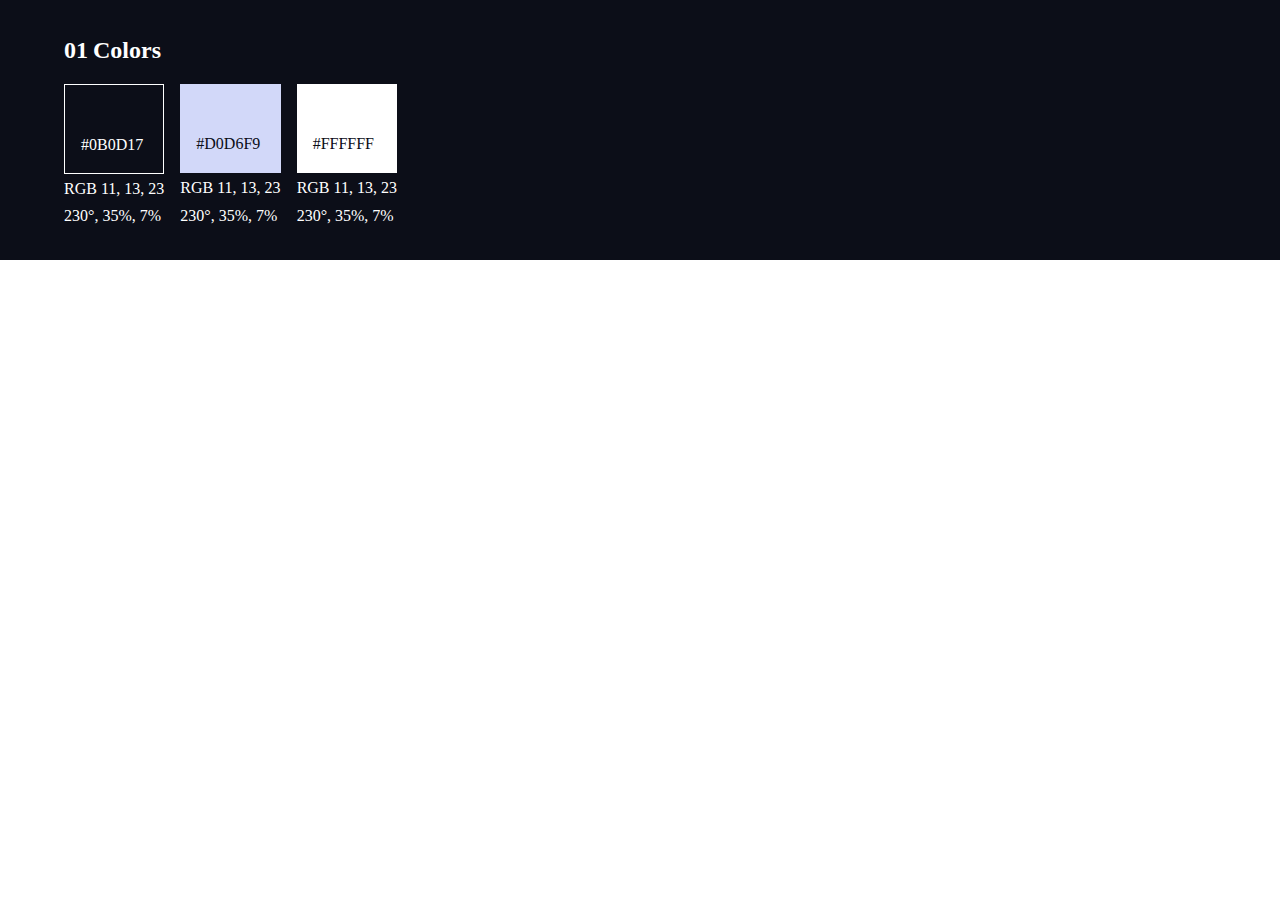
==== design-system.html @ 81f9a9d5 "first commit" ====
<!DOCTYPE html>
<html lang="en">

<head>
    <meta charset="UTF-8">
    <meta name="viewport" content="width=device-width, initial-scale=1.0">
    <title>Design System</title>
    <link rel="preconnect" href="https://fonts.googleapis.com">
    <link rel="preconnect" href="https://fonts.gstatic.com" crossorigin>
    <link href="https://fonts.google.com/css2?family=Barlow+Condensed:wght@400;700&family=Bellefair&family=Barlow:wght@400;700&display=swap" rel="stylesheet">
    <link rel="stylesheet" href="index.css">
</head>

<body class="text-light">
    <div class="container bg-dark">
        <section class="grid" id="colors" style="padding: 2rem 2rem">
            <h2><span style="margin-right: 5px">01</span>Colors</h2>
            <div class="flex">
                <div class="grid" style="--gap: 0.2rem">
                    <div style="padding: 3rem 1rem 1rem; border: 1px solid white">
                        <span>#0B0D17</span>
                    </div>
                    <p>RGB 11, 13, 23</p>
                    <p>230°, 35%, 7%</p>
                </div>
                <div class="grid" style="--gap: 0.2rem">
                    <div class="bg-medium" style="padding: 3rem 1rem 1rem;">
                        <span class="text-dark">#D0D6F9</span>
                    </div>
                    <p>RGB 11, 13, 23</p>
                    <p>230°, 35%, 7%</p>
                </div>
                <div class="grid" style="--gap: 0.2rem">
                    <div class="bg-light" style="padding: 3rem 1rem 1rem;">
                        <span class="text-dark">#FFFFFF</span>
                    </div>
                    <p>RGB 11, 13, 23</p>
                    <p >230°, 35%, 7%</p>
                </div>
            </div>
        </section>
    </div>
</body>

</html>
---- index.css ----
/* ---------------- */
/* Custom Properties */
/*------------------*/
:root {
    /* color */
    --clr-dark: 230 35% 7%;
    --clr-medium: 231 77% 90%;
    --clr-light: 0 0% 100%;
    --clr-text-light: #fff;
    --clr-text-medium: #D0D6F9;
    --clr-text-dark: #0B0D17;
    
    /* fonts */
    /* take pixel size and divide by 16 */
    --fs-900: 9.375;
    --fs-800: 6.25;
    --fs-700: 3.5rem;
    --fs-600: 2rem;
    --fs-500: 1.75rem;
    --fs-400: 1.125rem;
    --fs-300: 1rem;
    --fs-200: 0.875rem;

    /*font families */
    --ff-serif: "Bellefair", serif;
    --ff-sans-cond: "Barlow Condensed", sans-serif;
    --ff-sans-normal: "Barlow", sans-serif;


}


/* ---------------- */
/* Resets            */
/*------------------*/

/* Box Sizing */

*,
*::before,
*::after {
    box-sizing: border-box;
}

/* Reset Margins */
body,
h1,
h2,
h3,
h4,
h5,
h6,
p,
figure,
picture {
    margin: 0;
}

/* body setup */

body {
    line-height: 1.5;
    min-height: 100vh;
}

/* Make images easier to work with */
img, picture {
    max-width: 100%;
    display: block;
}

/* make forms easier to work with */
input,
button,
textarea,
select {
    font: inherit;
}

/* remove animations for people who have turned them off */
@media(prefers-reduced-motion: reduce)
{
    *,
    *::before,
    *::after {
        animation-duration: 0 !important;
        animation-iteration-count: 1 !important;
        transition-duration: 0.01ms !important;
        scroll-behavior: auto !important;
    }
}

/* ---------------- */
/* Utility class    */
/*------------------*/
.flex {
    display: flex;
    gap: var(--gap, 1rem)
}

.grid {
    display: grid;
    gap: var(--gap, 1rem)
}

.container {
    max-width: 80rem;
    padding-inline: 2em;
    margin-inline: auto;
}

.sr-only {
    position: absolute;
    width: 1px;
    height: 1px;
    padding: 0;
    margin: -1px;
    overflow: hidden;
    clip: rect(0,0,0,0);
    white-space: nowrap;
    border: 0;
}

/* colors */

.bg-dark {
    background-color: hsl(var(--clr-dark));
}

.bg-medium {
    background-color: hsl(var(--clr-medium))
}

.bg-light {
    background-color: hsl(var(--clr-light))
}

.text-dark {
    color: var(--clr-text-dark);
}

.text-medium {
    color: var(--clr-text-medium);
}

.text-light {
    color: var(--clr-text-light)
}


/* components */
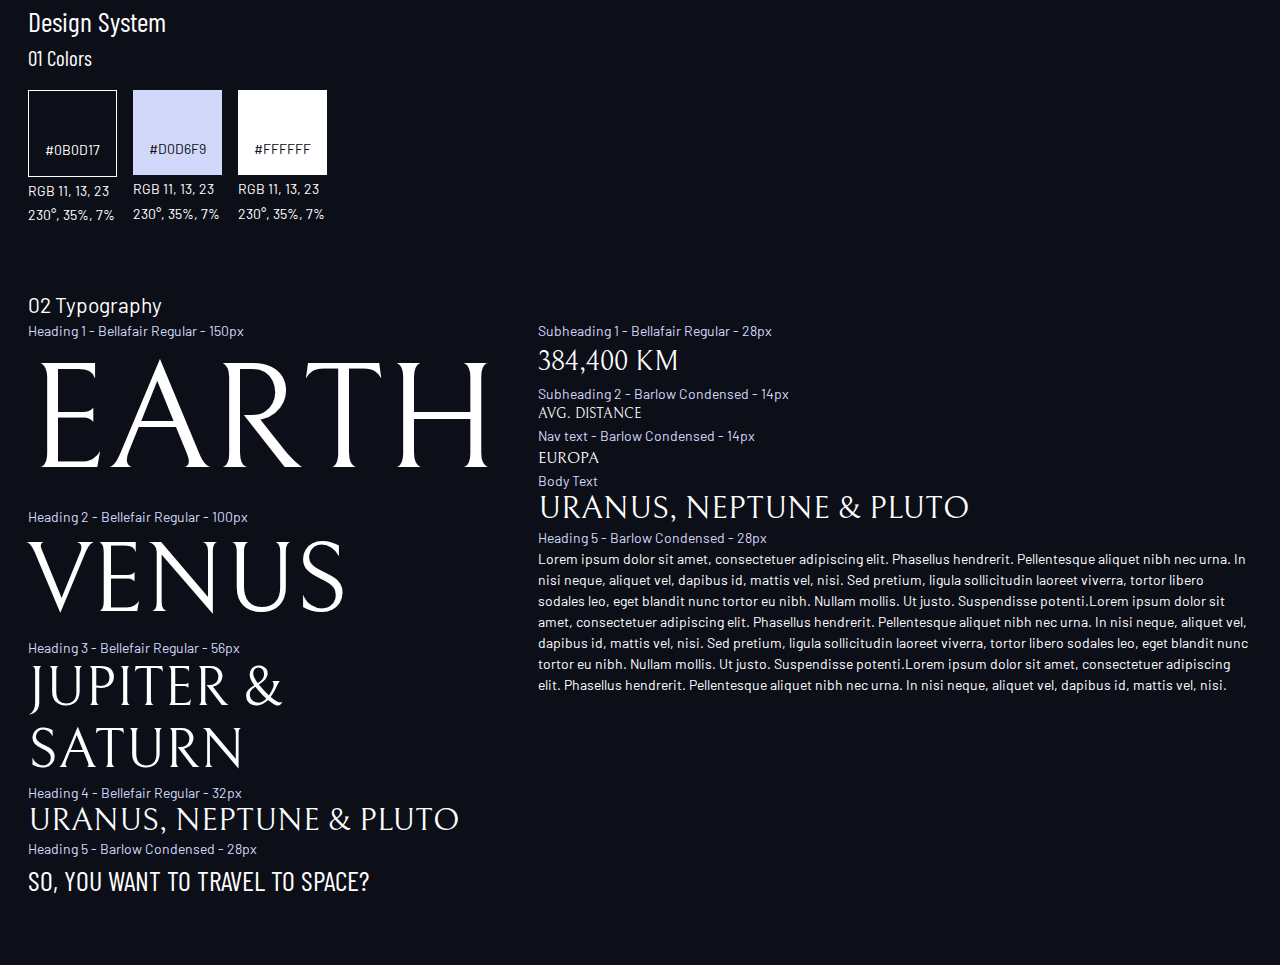
==== commit 3d0a9b08: "changes to design-system.html and index.css(design system)" ====
--- a/design-system.html
+++ b/design-system.html
@@ -7,14 +7,17 @@
     <title>Design System</title>
     <link rel="preconnect" href="https://fonts.googleapis.com">
     <link rel="preconnect" href="https://fonts.gstatic.com" crossorigin>
-    <link href="https://fonts.google.com/css2?family=Barlow+Condensed:wght@400;700&family=Bellefair&family=Barlow:wght@400;700&display=swap" rel="stylesheet">
+    <link
+        href="https://fonts.googleapis.com/css2?family=Barlow+Condensed:wght@400;700&family=Barlow:wght@400;700&family=Bellefair&display=swap"
+        rel="stylesheet">
     <link rel="stylesheet" href="index.css">
 </head>
 
-<body class="text-light">
-    <div class="container bg-dark">
-        <section class="grid" id="colors" style="padding: 2rem 2rem">
-            <h2><span style="margin-right: 5px">01</span>Colors</h2>
+<body>
+    <div class="container">
+        <h1 class="ff-sans-cond">Design System</h1>
+        <section class="grid" id="colors">
+            <h2 class="ff-sans-cond"><span style="margin-right: 5px">01</span>Colors</h2>
             <div class="flex">
                 <div class="grid" style="--gap: 0.2rem">
                     <div style="padding: 3rem 1rem 1rem; border: 1px solid white">
@@ -24,18 +27,68 @@
                     <p>230°, 35%, 7%</p>
                 </div>
                 <div class="grid" style="--gap: 0.2rem">
-                    <div class="bg-medium" style="padding: 3rem 1rem 1rem;">
+                    <div class="bg-accent" style="padding: 3rem 1rem 1rem;">
                         <span class="text-dark">#D0D6F9</span>
                     </div>
                     <p>RGB 11, 13, 23</p>
                     <p>230°, 35%, 7%</p>
                 </div>
                 <div class="grid" style="--gap: 0.2rem">
-                    <div class="bg-light" style="padding: 3rem 1rem 1rem;">
+                    <div class="bg-white" style="padding: 3rem 1rem 1rem;">
                         <span class="text-dark">#FFFFFF</span>
                     </div>
                     <p>RGB 11, 13, 23</p>
-                    <p >230°, 35%, 7%</p>
+                    <p>230°, 35%, 7%</p>
+                </div>
+            </div>
+        </section>
+
+        <section id="typography" style="margin: 4rem 0;">
+            <h2><span>02 </span>Typography</h2>
+            <div class="flex" style="--gap: 2.5rem">
+                <div style="flex-basis: 100;">
+                    <div>
+                        <p class="text-accent">Heading 1 - Bellafair Regular - 150px</p>
+                        <p class="fs-900 ff-serif uppercase">Earth</p>
+                    </div>
+                    <div>
+                        <p class="text-accent">Heading 2 - Bellefair Regular - 100px</p>
+                        <p class="fs-800 ff-serif uppercase">Venus</p>
+                    </div>
+                    <div>
+                        <p class="text-accent">Heading 3 - Bellefair Regular - 56px</p>
+                        <p class="fs-700 ff-serif uppercase">Jupiter & Saturn</p>
+                    </div>
+                    <div>
+                        <p class="text-accent">Heading 4 - Bellefair Regular - 32px</p>
+                        <p class="fs-600 ff-serif uppercase">Uranus, Neptune & Pluto </p>
+                    </div>
+                    <div>
+                        <p class="text-accent">Heading 5 - Barlow Condensed - 28px</p>
+                        <p class="fs-500 ff-sans-cond uppercase">So, you want to travel to space?</p>
+                    </div>
+                </div>
+                <div style="flex-basis: 100;">
+                    <div>
+                        <p class="text-accent">Subheading 1 - Bellafair Regular - 28px</p>
+                        <p class="fs-500 ff-serif uppercase">384,400 km</p>
+                    </div>
+                    <div>
+                        <p class="text-accent">Subheading 2 - Barlow Condensed - 14px</p>
+                        <p class="fs-200 ff-serif uppercase">AVG. DISTANCE</p>
+                    </div>
+                    <div>
+                        <p class="text-accent">Nav text - Barlow Condensed - 14px</p>
+                        <p class="fs-300 ff-serif uppercase">EUROPA</p>
+                    </div>
+                    <div>
+                        <p class="text-accent">Body Text</p>
+                        <p class="fs-600 ff-serif uppercase">Uranus, Neptune & Pluto </p>
+                    </div>
+                    <div>
+                        <p class="text-accent">Heading 5 - Barlow Condensed - 28px</p>
+                        <p>Lorem ipsum dolor sit amet, consectetuer adipiscing elit. Phasellus hendrerit. Pellentesque aliquet nibh nec urna. In nisi neque, aliquet vel, dapibus id, mattis vel, nisi. Sed pretium, ligula sollicitudin laoreet viverra, tortor libero sodales leo, eget blandit nunc tortor eu nibh. Nullam mollis. Ut justo. Suspendisse potenti.Lorem ipsum dolor sit amet, consectetuer adipiscing elit. Phasellus hendrerit. Pellentesque aliquet nibh nec urna. In nisi neque, aliquet vel, dapibus id, mattis vel, nisi. Sed pretium, ligula sollicitudin laoreet viverra, tortor libero sodales leo, eget blandit nunc tortor eu nibh. Nullam mollis. Ut justo. Suspendisse potenti.Lorem ipsum dolor sit amet, consectetuer adipiscing elit. Phasellus hendrerit. Pellentesque aliquet nibh nec urna. In nisi neque, aliquet vel, dapibus id, mattis vel, nisi. </p>
+                    </div>
                 </div>
             </div>
         </section>
--- a/index.css
+++ b/index.css
@@ -4,16 +4,13 @@
 :root {
     /* color */
     --clr-dark: 230 35% 7%;
-    --clr-medium: 231 77% 90%;
-    --clr-light: 0 0% 100%;
-    --clr-text-light: #fff;
-    --clr-text-medium: #D0D6F9;
-    --clr-text-dark: #0B0D17;
+    --clr-accent: 231 77% 90%;
+    --clr-white: 0 0% 100%;
     
     /* fonts */
     /* take pixel size and divide by 16 */
-    --fs-900: 9.375;
-    --fs-800: 6.25;
+    --fs-900: 9.375rem;
+    --fs-800: 6.25rem;
     --fs-700: 3.5rem;
     --fs-600: 2rem;
     --fs-500: 1.75rem;
@@ -56,9 +53,23 @@
     margin: 0;
 }
 
+h1,
+h2,
+h3,
+h4,
+h5,
+h6,
+p {
+    font-weight: 400;
+}
+
 /* body setup */
 
 body {
+    font-family: var(--ff-sans-normal);
+    background-color: hsl(var(--clr-dark));
+    color: hsl(var(--clr-white));
+    font-size: var(--fs-200);
     line-height: 1.5;
     min-height: 100vh;
 }
@@ -127,28 +138,50 @@
     background-color: hsl(var(--clr-dark));
 }
 
-.bg-medium {
-    background-color: hsl(var(--clr-medium))
+.bg-accent {
+    background-color: hsl(var(--clr-accent))
 }
 
-.bg-light {
-    background-color: hsl(var(--clr-light))
+.bg-white {
+    background-color: hsl(var(--clr-white))
 }
 
 .text-dark {
-    color: var(--clr-text-dark);
+    color: hsl(var(--clr-dark));
 }
 
-.text-medium {
-    color: var(--clr-text-medium);
+.text-accent {
+    color: hsl(var(--clr-accent));
 }
 
-.text-light {
-    color: var(--clr-text-light)
+.text-white {
+    color: hsl(var(--clr-white))
 }
 
 
-/* components */
+/* typography */
+.ff-serif {font-family: var(--ff-serif);}
+.ff-sans-cond {font-family: var(--ff-sans-cond); }
+.ff-sans.normal {font-family: var(--ff-sans-normal); }
 
+.letter-spacing-1 {letter-spacing: 4.75px;}
+.letter-spacing-2 {letter-spacing: 2.7px;}
+.letter-spacing-3 {letter-spacing: 2.35px;}
 
+.uppercase {text-transform: uppercase; }
 
+.fs-900 {font-size: var(--fs-900);}
+.fs-800 {font-size: var(--fs-800);}
+.fs-700 {font-size: var(--fs-700);}
+.fs-600 {font-size: var(--fs-600);}
+.fs-500 {font-size: var(--fs-500);}
+.fs-400 {font-size: var(--fs-400);}
+.fs-300 {font-size: var(--fs-300);}
+.fs-200 {font-size: var(--fs-200);}
+
+.fs-900,
+.fs-800,
+.fs-700,
+.fs-600 {
+    line-height: 1.1;
+}
